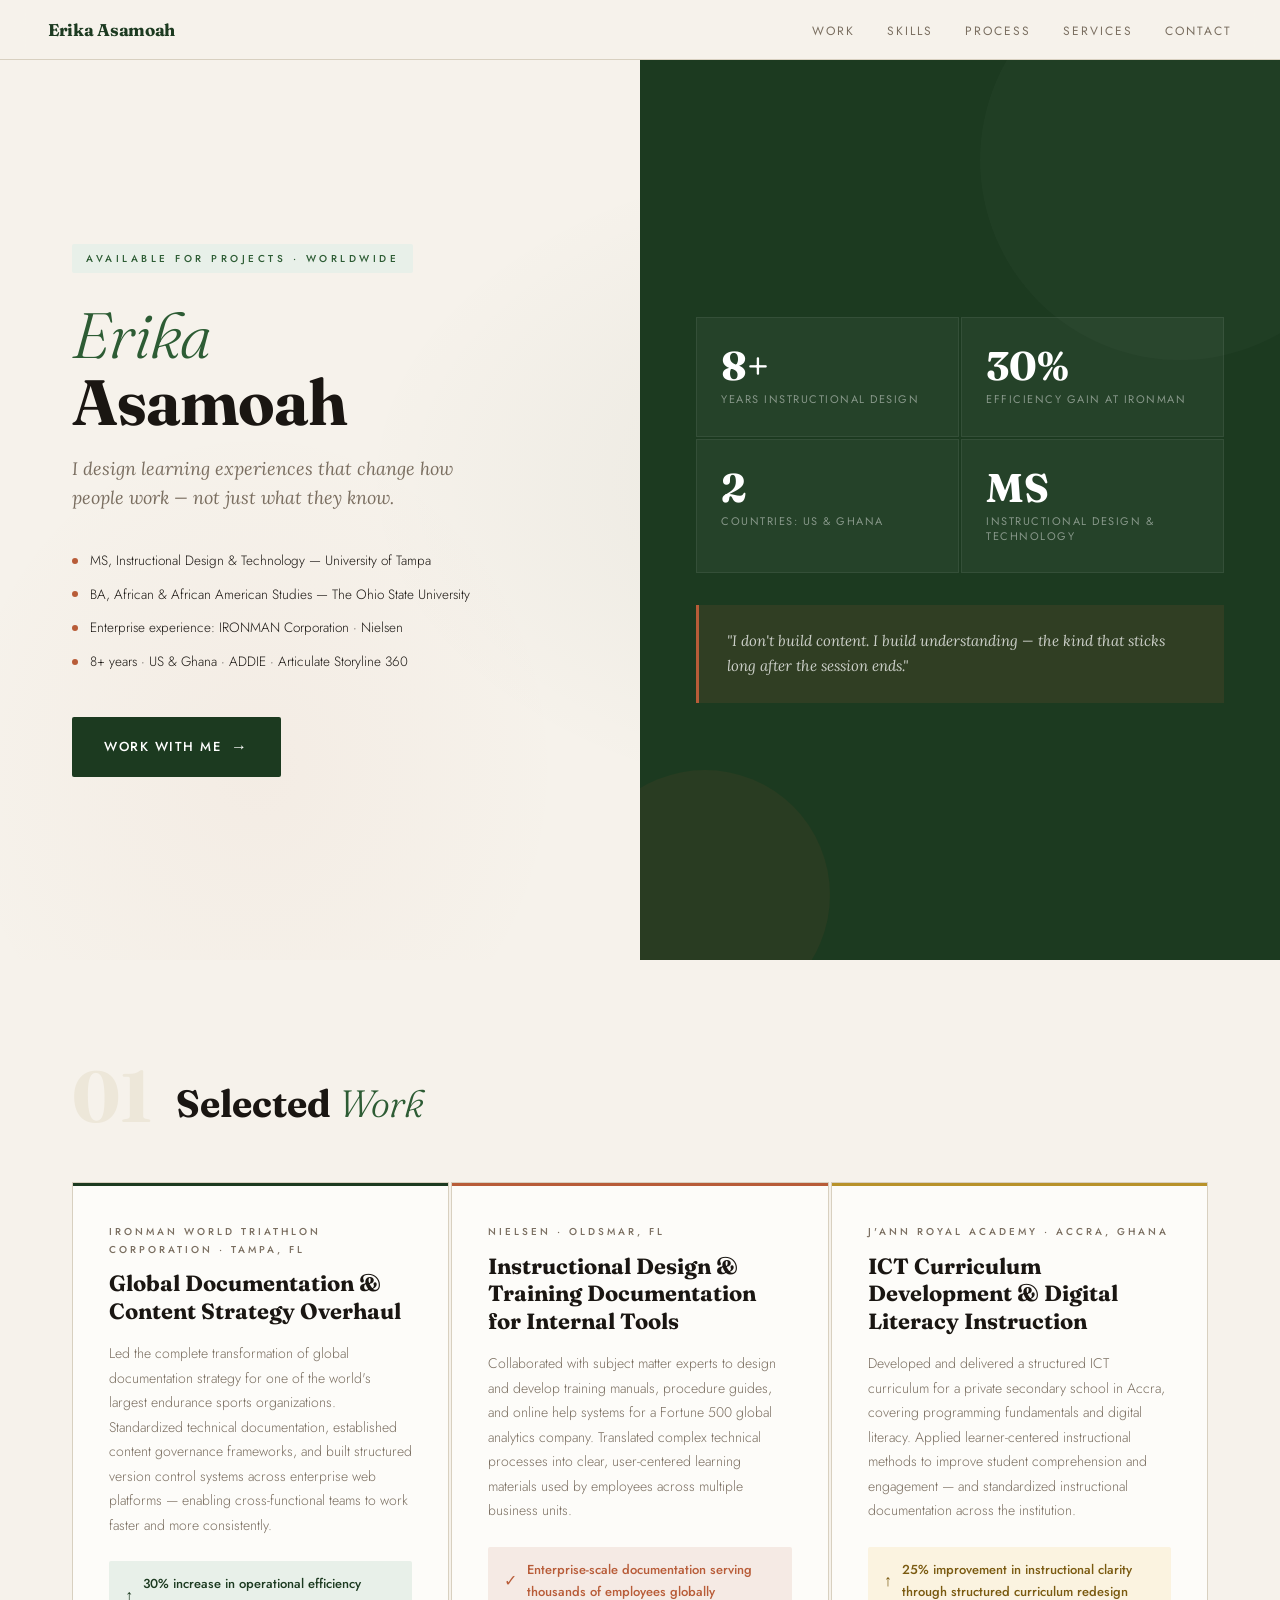
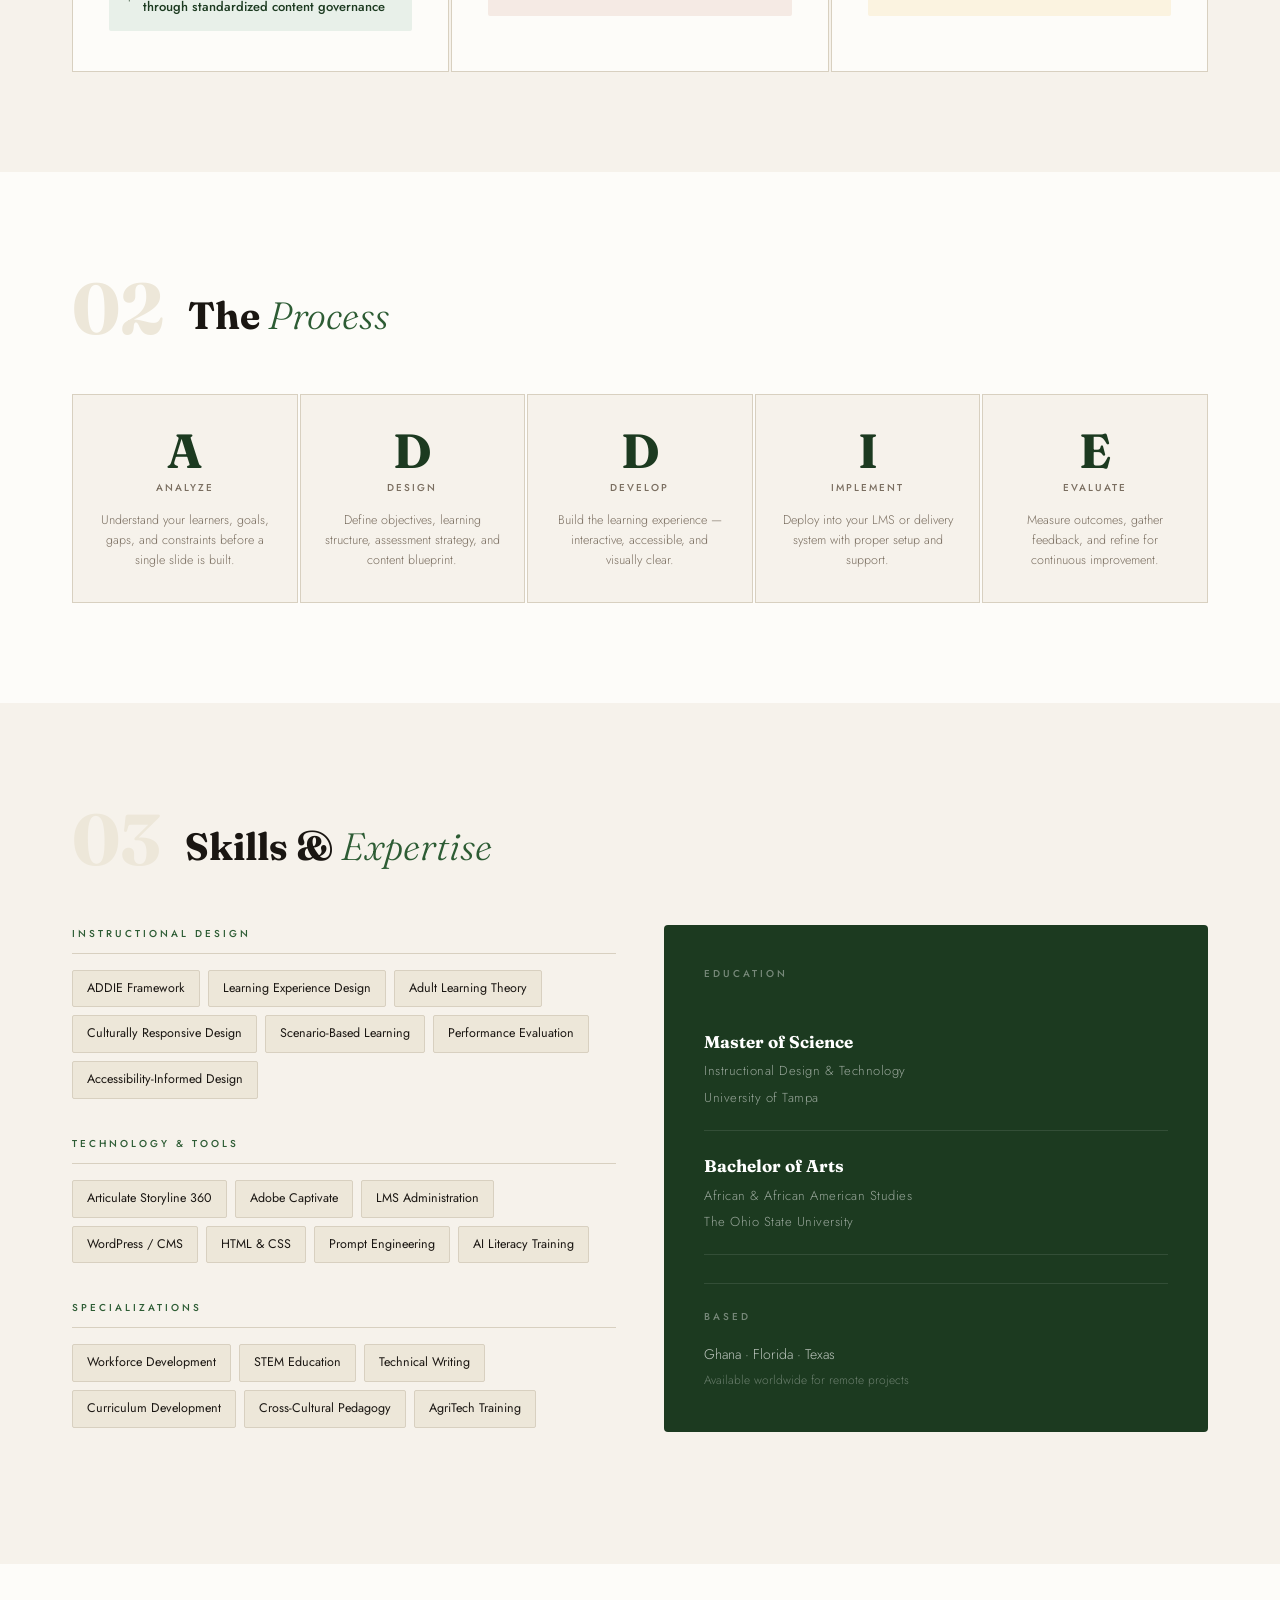
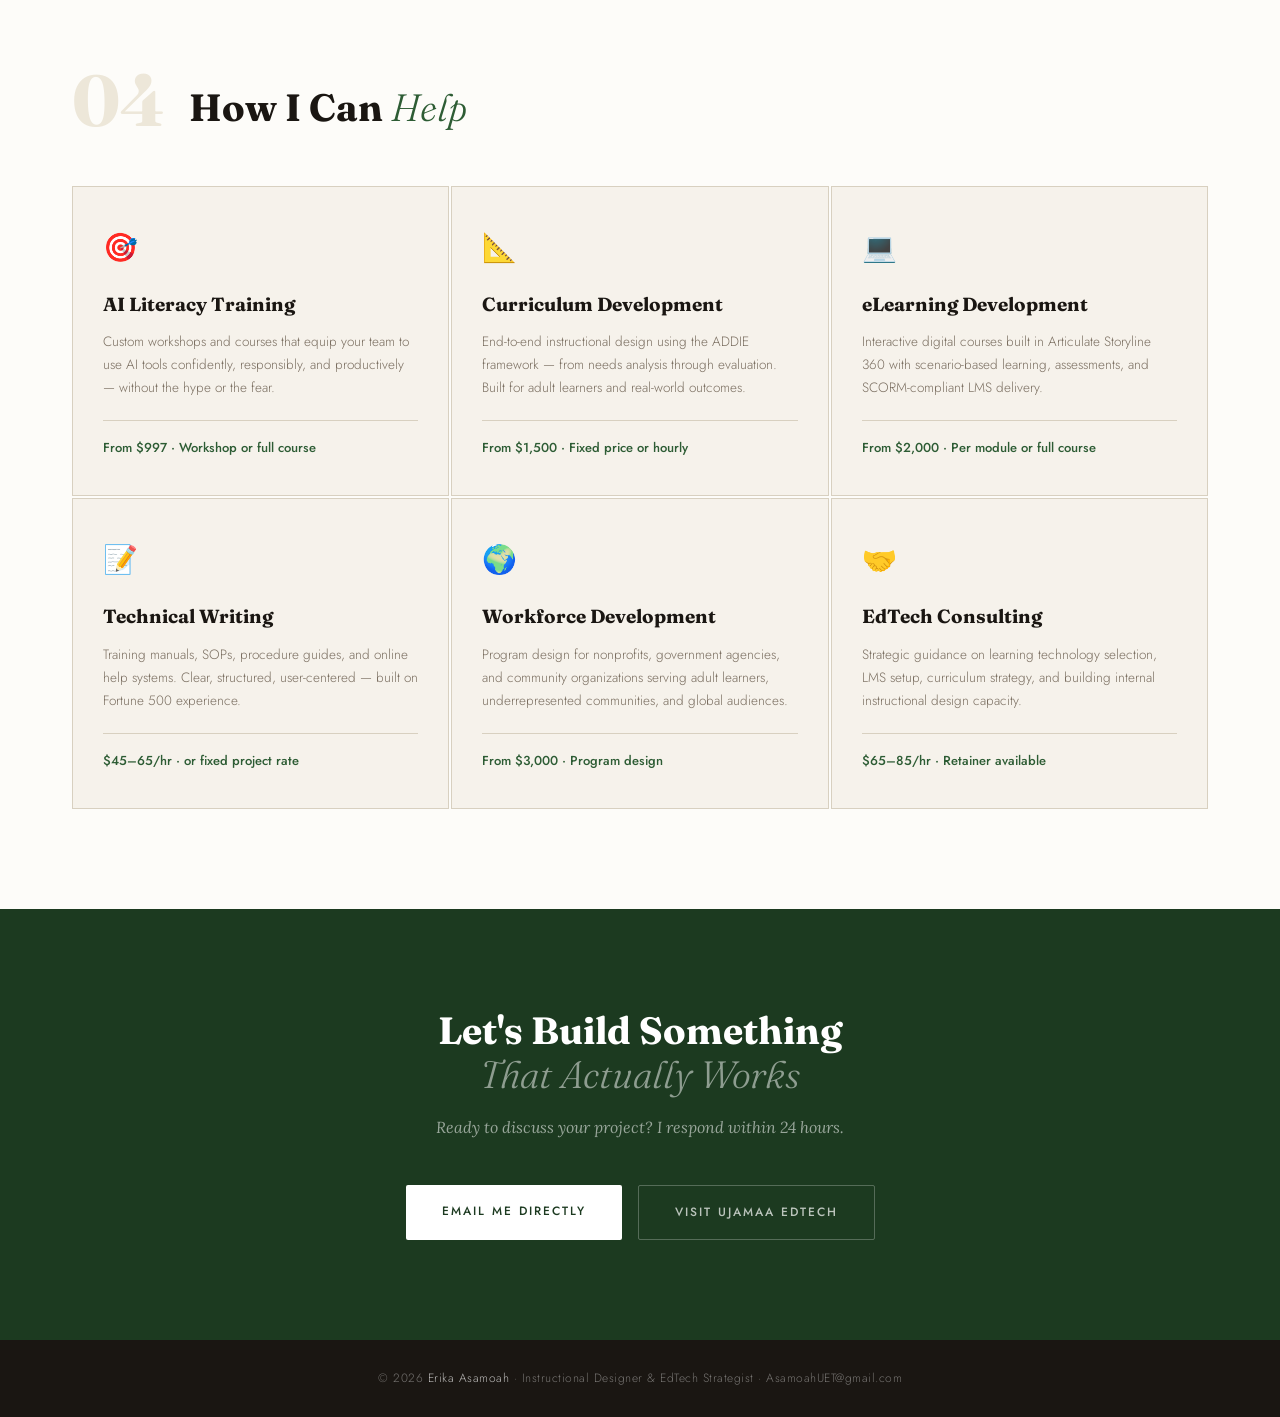
==== erika_portfolio.html @ a8de14f8 "Rename erika_portfolio to erika_portfolio.html" ====
<!DOCTYPE html>
<html lang="en">
<head>
<meta charset="UTF-8">
<meta name="viewport" content="width=device-width, initial-scale=1.0">
<title>Erika Asamoah — Instructional Designer & EdTech Strategist</title>
<link href="https://fonts.googleapis.com/css2?family=Fraunces:ital,opsz,wght@0,9..144,300;0,9..144,700;1,9..144,400&family=Lora:ital,wght@0,400;0,600;1,400&family=Jost:wght@300;400;500&display=swap" rel="stylesheet">
<style>
  :root {
    --ivory: #F6F2EB;
    --ivory-dark: #EDE7D9;
    --forest: #1C3A20;
    --forest-mid: #2D5C34;
    --forest-pale: #E8F0E9;
    --rust: #B85C38;
    --rust-pale: #F5EAE4;
    --ink: #1A1612;
    --muted: #7A6E60;
    --border: #D8D0C0;
    --white: #FDFCF9;
  }

  * { margin: 0; padding: 0; box-sizing: border-box; }

  html { scroll-behavior: smooth; }

  body {
    background: var(--ivory);
    color: var(--ink);
    font-family: 'Jost', sans-serif;
    font-weight: 300;
    line-height: 1.75;
  }

  /* ── ANIMATIONS ── */
  @keyframes fadeUp {
    from { opacity: 0; transform: translateY(24px); }
    to   { opacity: 1; transform: translateY(0); }
  }
  @keyframes fadeIn {
    from { opacity: 0; }
    to   { opacity: 1; }
  }
  @keyframes lineGrow {
    from { width: 0; }
    to   { width: 60px; }
  }

  .reveal {
    opacity: 0;
    transform: translateY(20px);
    transition: opacity 0.7s ease, transform 0.7s ease;
  }
  .reveal.visible {
    opacity: 1;
    transform: translateY(0);
  }

  /* ── NAV ── */
  nav {
    position: fixed;
    top: 0; left: 0; right: 0;
    z-index: 100;
    background: rgba(246,242,235,0.92);
    backdrop-filter: blur(12px);
    border-bottom: 1px solid var(--border);
    padding: 0 48px;
    display: flex;
    align-items: center;
    justify-content: space-between;
    height: 60px;
  }
  .nav-brand {
    font-family: 'Fraunces', serif;
    font-size: 17px;
    font-weight: 700;
    color: var(--forest);
    letter-spacing: -0.3px;
  }
  .nav-links {
    display: flex;
    gap: 32px;
    list-style: none;
  }
  .nav-links a {
    font-size: 12px;
    font-weight: 400;
    letter-spacing: 2px;
    text-transform: uppercase;
    color: var(--muted);
    text-decoration: none;
    transition: color 0.2s;
  }
  .nav-links a:hover { color: var(--forest); }

  /* ── HERO ── */
  .hero {
    min-height: 100vh;
    display: grid;
    grid-template-columns: 1fr 1fr;
    align-items: center;
    padding-top: 60px;
    overflow: hidden;
    position: relative;
  }

  .hero-bg {
    position: absolute;
    inset: 0;
    background:
      radial-gradient(ellipse 60% 50% at 70% 50%, rgba(28,58,32,0.06) 0%, transparent 70%),
      radial-gradient(ellipse 40% 60% at 20% 80%, rgba(184,92,56,0.04) 0%, transparent 60%);
    pointer-events: none;
  }

  .hero-left {
    padding: 80px 56px 80px 72px;
    animation: fadeUp 1s ease 0.2s both;
  }

  .hero-tag {
    display: inline-block;
    font-size: 10px;
    font-weight: 500;
    letter-spacing: 3.5px;
    text-transform: uppercase;
    color: var(--forest-mid);
    background: var(--forest-pale);
    padding: 6px 14px;
    border-radius: 2px;
    margin-bottom: 28px;
  }

  h1 {
    font-family: 'Fraunces', serif;
    font-size: clamp(42px, 5vw, 68px);
    font-weight: 700;
    line-height: 1.05;
    color: var(--ink);
    margin-bottom: 8px;
    letter-spacing: -1px;
  }
  h1 .italic-name {
    font-style: italic;
    font-weight: 300;
    color: var(--forest-mid);
  }

  .hero-tagline {
    font-family: 'Lora', serif;
    font-size: 18px;
    color: var(--muted);
    font-style: italic;
    margin: 20px 0 36px;
    max-width: 420px;
    line-height: 1.6;
  }

  .hero-credentials {
    display: flex;
    flex-direction: column;
    gap: 10px;
    margin-bottom: 44px;
  }
  .cred-item {
    display: flex;
    align-items: center;
    gap: 12px;
    font-size: 13.5px;
    color: var(--ink);
  }
  .cred-dot {
    width: 6px; height: 6px;
    background: var(--rust);
    border-radius: 50%;
    flex-shrink: 0;
  }

  .hero-cta {
    display: inline-flex;
    align-items: center;
    gap: 10px;
    background: var(--forest);
    color: #fff;
    text-decoration: none;
    font-size: 13px;
    font-weight: 500;
    letter-spacing: 1.5px;
    text-transform: uppercase;
    padding: 16px 32px;
    border-radius: 2px;
    transition: background 0.2s, transform 0.2s;
  }
  .hero-cta:hover {
    background: var(--forest-mid);
    transform: translateY(-2px);
  }
  .hero-cta-arrow { font-size: 16px; transition: transform 0.2s; }
  .hero-cta:hover .hero-cta-arrow { transform: translateX(4px); }

  .hero-right {
    background: var(--forest);
    height: 100vh;
    display: flex;
    flex-direction: column;
    justify-content: center;
    padding: 80px 56px;
    animation: fadeIn 1.2s ease 0.5s both;
    position: relative;
    overflow: hidden;
  }
  .hero-right::before {
    content: '';
    position: absolute;
    top: -100px; right: -100px;
    width: 400px; height: 400px;
    border-radius: 50%;
    background: rgba(255,255,255,0.02);
  }
  .hero-right::after {
    content: '';
    position: absolute;
    bottom: -60px; left: -60px;
    width: 250px; height: 250px;
    border-radius: 50%;
    background: rgba(184,92,56,0.08);
  }

  .stat-grid {
    display: grid;
    grid-template-columns: 1fr 1fr;
    gap: 2px;
    position: relative;
    z-index: 1;
  }
  .stat-box {
    background: rgba(255,255,255,0.04);
    padding: 28px 24px;
    border: 1px solid rgba(255,255,255,0.07);
    transition: background 0.3s;
  }
  .stat-box:hover { background: rgba(255,255,255,0.07); }
  .stat-number {
    font-family: 'Fraunces', serif;
    font-size: 40px;
    font-weight: 700;
    color: #fff;
    line-height: 1;
    margin-bottom: 6px;
  }
  .stat-label {
    font-size: 11px;
    font-weight: 400;
    letter-spacing: 1.5px;
    text-transform: uppercase;
    color: rgba(255,255,255,0.45);
    line-height: 1.4;
  }

  .hero-quote {
    margin-top: 32px;
    padding: 24px 28px;
    background: rgba(184,92,56,0.12);
    border-left: 3px solid var(--rust);
    position: relative;
    z-index: 1;
  }
  .hero-quote p {
    font-family: 'Lora', serif;
    font-style: italic;
    font-size: 15px;
    color: rgba(255,255,255,0.75);
    line-height: 1.65;
  }

  /* ── SECTIONS ── */
  section { padding: 100px 72px; }
  section:nth-child(even) { background: var(--white); }

  .section-header {
    display: flex;
    align-items: flex-end;
    gap: 24px;
    margin-bottom: 56px;
  }
  .section-num {
    font-family: 'Fraunces', serif;
    font-size: 72px;
    font-weight: 700;
    color: var(--ivory-dark);
    line-height: 1;
    margin-bottom: -6px;
  }
  h2 {
    font-family: 'Fraunces', serif;
    font-size: clamp(26px, 3vw, 38px);
    font-weight: 700;
    color: var(--ink);
    line-height: 1.15;
  }
  h2 em { color: var(--forest-mid); font-style: italic; font-weight: 300; }

  /* ── CASE STUDIES ── */
  .case-grid {
    display: grid;
    grid-template-columns: repeat(auto-fit, minmax(300px, 1fr));
    gap: 2px;
  }
  .case-card {
    background: var(--white);
    padding: 40px 36px;
    border: 1px solid var(--border);
    position: relative;
    overflow: hidden;
    transition: transform 0.3s, box-shadow 0.3s;
  }
  section:nth-child(even) .case-card { background: var(--ivory); }
  .case-card:hover {
    transform: translateY(-4px);
    box-shadow: 0 16px 48px rgba(28,58,32,0.1);
  }
  .case-card::before {
    content: '';
    position: absolute;
    top: 0; left: 0; right: 0;
    height: 3px;
  }
  .case-card.forest::before { background: var(--forest); }
  .case-card.rust::before { background: var(--rust); }
  .case-card.gold::before { background: #B8922A; }

  .case-company {
    font-size: 10px;
    font-weight: 500;
    letter-spacing: 3px;
    text-transform: uppercase;
    color: var(--muted);
    margin-bottom: 12px;
  }
  .case-title {
    font-family: 'Fraunces', serif;
    font-size: 22px;
    font-weight: 700;
    color: var(--ink);
    line-height: 1.25;
    margin-bottom: 16px;
  }
  .case-body {
    font-size: 14px;
    color: var(--muted);
    line-height: 1.75;
    margin-bottom: 24px;
  }
  .case-result {
    display: flex;
    align-items: center;
    gap: 10px;
    padding: 12px 16px;
    border-radius: 2px;
    font-size: 13px;
    font-weight: 500;
  }
  .case-result.forest { background: var(--forest-pale); color: var(--forest); }
  .case-result.rust { background: var(--rust-pale); color: var(--rust); }
  .case-result.gold { background: #FBF3E0; color: #7A5A10; }
  .result-icon { font-size: 16px; }

  /* ── SKILLS ── */
  .skills-layout {
    display: grid;
    grid-template-columns: 1fr 1fr;
    gap: 48px;
    align-items: start;
  }
  .skill-group { margin-bottom: 36px; }
  .skill-group-title {
    font-size: 10px;
    font-weight: 500;
    letter-spacing: 3px;
    text-transform: uppercase;
    color: var(--forest-mid);
    margin-bottom: 16px;
    padding-bottom: 10px;
    border-bottom: 1px solid var(--border);
  }
  .skill-list {
    display: flex;
    flex-wrap: wrap;
    gap: 8px;
  }
  .skill-pill {
    background: var(--ivory-dark);
    color: var(--ink);
    font-size: 12.5px;
    font-weight: 400;
    padding: 7px 14px;
    border-radius: 2px;
    border: 1px solid var(--border);
    transition: background 0.2s, color 0.2s;
  }
  .skill-pill:hover {
    background: var(--forest);
    color: #fff;
    border-color: var(--forest);
  }

  .education-card {
    background: var(--forest);
    color: #fff;
    padding: 40px;
    border-radius: 4px;
  }
  .edu-item {
    padding: 20px 0;
    border-bottom: 1px solid rgba(255,255,255,0.1);
  }
  .edu-item:last-child { border-bottom: none; padding-bottom: 0; }
  .edu-degree {
    font-family: 'Fraunces', serif;
    font-size: 17px;
    font-weight: 700;
    color: #fff;
    margin-bottom: 4px;
  }
  .edu-school {
    font-size: 13px;
    color: rgba(255,255,255,0.55);
    letter-spacing: 0.5px;
  }

  /* ── METHODOLOGY ── */
  .method-steps {
    display: grid;
    grid-template-columns: repeat(5, 1fr);
    gap: 2px;
  }
  .method-step {
    background: var(--white);
    border: 1px solid var(--border);
    padding: 32px 24px;
    text-align: center;
    position: relative;
    transition: background 0.3s;
  }
  section:nth-child(even) .method-step { background: var(--ivory); }
  .method-step:hover { background: var(--forest); }
  .method-step:hover .method-letter,
  .method-step:hover .method-word,
  .method-step:hover .method-desc { color: rgba(255,255,255,0.9); }
  .method-letter {
    font-family: 'Fraunces', serif;
    font-size: 48px;
    font-weight: 700;
    color: var(--forest);
    line-height: 1;
    margin-bottom: 4px;
    transition: color 0.3s;
  }
  .method-word {
    font-size: 10px;
    font-weight: 500;
    letter-spacing: 2px;
    text-transform: uppercase;
    color: var(--muted);
    margin-bottom: 14px;
    transition: color 0.3s;
  }
  .method-desc {
    font-size: 12.5px;
    color: var(--muted);
    line-height: 1.6;
    transition: color 0.3s;
  }

  /* ── SERVICES ── */
  .services-grid {
    display: grid;
    grid-template-columns: repeat(3, 1fr);
    gap: 2px;
  }
  .service-card {
    background: var(--white);
    border: 1px solid var(--border);
    padding: 36px 30px;
    transition: transform 0.3s;
  }
  section:nth-child(even) .service-card { background: var(--ivory); }
  .service-card:hover { transform: translateY(-3px); }
  .service-icon {
    font-size: 28px;
    margin-bottom: 16px;
  }
  .service-title {
    font-family: 'Fraunces', serif;
    font-size: 19px;
    font-weight: 700;
    color: var(--ink);
    margin-bottom: 10px;
  }
  .service-desc {
    font-size: 13.5px;
    color: var(--muted);
    line-height: 1.7;
    margin-bottom: 20px;
  }
  .service-price {
    font-size: 13px;
    font-weight: 500;
    color: var(--forest-mid);
    border-top: 1px solid var(--border);
    padding-top: 16px;
  }

  /* ── CTA ── */
  .cta-section {
    background: var(--forest) !important;
    text-align: center;
    padding: 100px 72px;
  }
  .cta-section h2 {
    color: #fff;
    margin-bottom: 16px;
  }
  .cta-section h2 em { color: rgba(255,255,255,0.5); }
  .cta-sub {
    color: rgba(255,255,255,0.55);
    font-size: 16px;
    max-width: 500px;
    margin: 0 auto 44px;
    font-family: 'Lora', serif;
    font-style: italic;
  }
  .cta-links {
    display: flex;
    gap: 16px;
    justify-content: center;
    flex-wrap: wrap;
  }
  .cta-btn {
    display: inline-block;
    text-decoration: none;
    font-size: 12px;
    font-weight: 500;
    letter-spacing: 2px;
    text-transform: uppercase;
    padding: 16px 36px;
    border-radius: 2px;
    transition: all 0.2s;
  }
  .cta-btn.primary {
    background: #fff;
    color: var(--forest);
  }
  .cta-btn.primary:hover {
    background: var(--ivory);
    transform: translateY(-2px);
  }
  .cta-btn.secondary {
    background: transparent;
    color: rgba(255,255,255,0.7);
    border: 1px solid rgba(255,255,255,0.25);
  }
  .cta-btn.secondary:hover {
    border-color: rgba(255,255,255,0.6);
    color: #fff;
  }

  /* ── FOOTER ── */
  footer {
    background: var(--ink);
    color: rgba(255,255,255,0.4);
    font-size: 12px;
    text-align: center;
    padding: 28px;
    letter-spacing: 0.5px;
  }
  footer span { color: rgba(255,255,255,0.7); }

  /* ── RESPONSIVE ── */
  @media (max-width: 900px) {
    .hero { grid-template-columns: 1fr; }
    .hero-right { height: auto; padding: 60px 40px; }
    .hero-left { padding: 80px 40px 60px; }
    .method-steps { grid-template-columns: repeat(3, 1fr); }
    .services-grid { grid-template-columns: 1fr 1fr; }
    .skills-layout { grid-template-columns: 1fr; }
    section { padding: 72px 40px; }
    nav { padding: 0 24px; }
    .nav-links { gap: 20px; }
  }
  @media (max-width: 600px) {
    .method-steps { grid-template-columns: 1fr 1fr; }
    .services-grid { grid-template-columns: 1fr; }
    section { padding: 60px 24px; }
    .stat-grid { grid-template-columns: 1fr 1fr; }
  }
</style>
</head>
<body>

<!-- NAV -->
<nav>
  <div class="nav-brand">Erika Asamoah</div>
  <ul class="nav-links">
    <li><a href="#work">Work</a></li>
    <li><a href="#skills">Skills</a></li>
    <li><a href="#process">Process</a></li>
    <li><a href="#services">Services</a></li>
    <li><a href="#contact">Contact</a></li>
  </ul>
</nav>

<!-- HERO -->
<div class="hero">
  <div class="hero-bg"></div>
  <div class="hero-left">
    <div class="hero-tag">Available for Projects · Worldwide</div>
    <h1>
      <span class="italic-name">Erika</span><br>Asamoah
    </h1>
    <p class="hero-tagline">
      I design learning experiences that change how people work — not just what they know.
    </p>
    <div class="hero-credentials">
      <div class="cred-item"><span class="cred-dot"></span>MS, Instructional Design & Technology — University of Tampa</div>
      <div class="cred-item"><span class="cred-dot"></span>BA, African & African American Studies — The Ohio State University</div>
      <div class="cred-item"><span class="cred-dot"></span>Enterprise experience: IRONMAN Corporation · Nielsen</div>
      <div class="cred-item"><span class="cred-dot"></span>8+ years · US & Ghana · ADDIE · Articulate Storyline 360</div>
    </div>
    <a href="mailto:AsamoahUET@gmail.com" class="hero-cta">
      Work With Me <span class="hero-cta-arrow">→</span>
    </a>
  </div>

  <div class="hero-right">
    <div class="stat-grid">
      <div class="stat-box">
        <div class="stat-number">8+</div>
        <div class="stat-label">Years Instructional Design</div>
      </div>
      <div class="stat-box">
        <div class="stat-number">30%</div>
        <div class="stat-label">Efficiency Gain at IRONMAN</div>
      </div>
      <div class="stat-box">
        <div class="stat-number">2</div>
        <div class="stat-label">Countries: US & Ghana</div>
      </div>
      <div class="stat-box">
        <div class="stat-number">MS</div>
        <div class="stat-label">Instructional Design & Technology</div>
      </div>
    </div>
    <div class="hero-quote">
      <p>"I don't build content. I build understanding — the kind that sticks long after the session ends."</p>
    </div>
  </div>
</div>

<!-- CASE STUDIES -->
<section id="work">
  <div class="section-header reveal">
    <div class="section-num">01</div>
    <h2>Selected <em>Work</em></h2>
  </div>
  <div class="case-grid">

    <div class="case-card forest reveal">
      <div class="case-company">IRONMAN World Triathlon Corporation · Tampa, FL</div>
      <div class="case-title">Global Documentation & Content Strategy Overhaul</div>
      <div class="case-body">
        Led the complete transformation of global documentation strategy for one of the world's largest endurance sports organizations. Standardized technical documentation, established content governance frameworks, and built structured version control systems across enterprise web platforms — enabling cross-functional teams to work faster and more consistently.
      </div>
      <div class="case-result forest">
        <span class="result-icon">↑</span>
        30% increase in operational efficiency through standardized content governance
      </div>
    </div>

    <div class="case-card rust reveal">
      <div class="case-company">Nielsen · Oldsmar, FL</div>
      <div class="case-title">Instructional Design & Training Documentation for Internal Tools</div>
      <div class="case-body">
        Collaborated with subject matter experts to design and develop training manuals, procedure guides, and online help systems for a Fortune 500 global analytics company. Translated complex technical processes into clear, user-centered learning materials used by employees across multiple business units.
      </div>
      <div class="case-result rust">
        <span class="result-icon">✓</span>
        Enterprise-scale documentation serving thousands of employees globally
      </div>
    </div>

    <div class="case-card gold reveal">
      <div class="case-company">J'Ann Royal Academy · Accra, Ghana</div>
      <div class="case-title">ICT Curriculum Development & Digital Literacy Instruction</div>
      <div class="case-body">
        Developed and delivered a structured ICT curriculum for a private secondary school in Accra, covering programming fundamentals and digital literacy. Applied learner-centered instructional methods to improve student comprehension and engagement — and standardized instructional documentation across the institution.
      </div>
      <div class="case-result gold">
        <span class="result-icon">↑</span>
        25% improvement in instructional clarity through structured curriculum redesign
      </div>
    </div>

  </div>
</section>

<!-- METHODOLOGY -->
<section id="process">
  <div class="section-header reveal">
    <div class="section-num">02</div>
    <h2>The <em>Process</em></h2>
  </div>
  <div class="method-steps">
    <div class="method-step reveal">
      <div class="method-letter">A</div>
      <div class="method-word">Analyze</div>
      <div class="method-desc">Understand your learners, goals, gaps, and constraints before a single slide is built.</div>
    </div>
    <div class="method-step reveal">
      <div class="method-letter">D</div>
      <div class="method-word">Design</div>
      <div class="method-desc">Define objectives, learning structure, assessment strategy, and content blueprint.</div>
    </div>
    <div class="method-step reveal">
      <div class="method-letter">D</div>
      <div class="method-word">Develop</div>
      <div class="method-desc">Build the learning experience — interactive, accessible, and visually clear.</div>
    </div>
    <div class="method-step reveal">
      <div class="method-letter">I</div>
      <div class="method-word">Implement</div>
      <div class="method-desc">Deploy into your LMS or delivery system with proper setup and support.</div>
    </div>
    <div class="method-step reveal">
      <div class="method-letter">E</div>
      <div class="method-word">Evaluate</div>
      <div class="method-desc">Measure outcomes, gather feedback, and refine for continuous improvement.</div>
    </div>
  </div>
</section>

<!-- SKILLS -->
<section id="skills">
  <div class="section-header reveal">
    <div class="section-num">03</div>
    <h2>Skills & <em>Expertise</em></h2>
  </div>
  <div class="skills-layout">
    <div>
      <div class="skill-group reveal">
        <div class="skill-group-title">Instructional Design</div>
        <div class="skill-list">
          <span class="skill-pill">ADDIE Framework</span>
          <span class="skill-pill">Learning Experience Design</span>
          <span class="skill-pill">Adult Learning Theory</span>
          <span class="skill-pill">Culturally Responsive Design</span>
          <span class="skill-pill">Scenario-Based Learning</span>
          <span class="skill-pill">Performance Evaluation</span>
          <span class="skill-pill">Accessibility-Informed Design</span>
        </div>
      </div>
      <div class="skill-group reveal">
        <div class="skill-group-title">Technology & Tools</div>
        <div class="skill-list">
          <span class="skill-pill">Articulate Storyline 360</span>
          <span class="skill-pill">Adobe Captivate</span>
          <span class="skill-pill">LMS Administration</span>
          <span class="skill-pill">WordPress / CMS</span>
          <span class="skill-pill">HTML & CSS</span>
          <span class="skill-pill">Prompt Engineering</span>
          <span class="skill-pill">AI Literacy Training</span>
        </div>
      </div>
      <div class="skill-group reveal">
        <div class="skill-group-title">Specializations</div>
        <div class="skill-list">
          <span class="skill-pill">Workforce Development</span>
          <span class="skill-pill">STEM Education</span>
          <span class="skill-pill">Technical Writing</span>
          <span class="skill-pill">Curriculum Development</span>
          <span class="skill-pill">Cross-Cultural Pedagogy</span>
          <span class="skill-pill">AgriTech Training</span>
        </div>
      </div>
    </div>
    <div class="reveal">
      <div class="education-card">
        <div style="font-size:10px; font-weight:500; letter-spacing:3px; text-transform:uppercase; color:rgba(255,255,255,0.4); margin-bottom:24px;">Education</div>
        <div class="edu-item">
          <div class="edu-degree">Master of Science</div>
          <div class="edu-school">Instructional Design & Technology</div>
          <div class="edu-school" style="margin-top:4px;">University of Tampa</div>
        </div>
        <div class="edu-item">
          <div class="edu-degree">Bachelor of Arts</div>
          <div class="edu-school">African & African American Studies</div>
          <div class="edu-school" style="margin-top:4px;">The Ohio State University</div>
        </div>
        <div style="margin-top:28px; padding-top:24px; border-top:1px solid rgba(255,255,255,0.1);">
          <div style="font-size:10px; font-weight:500; letter-spacing:3px; text-transform:uppercase; color:rgba(255,255,255,0.4); margin-bottom:16px;">Based</div>
          <div style="font-size:14px; color:rgba(255,255,255,0.7); line-height:1.8;">
            Ghana · Florida · Texas<br>
            <span style="font-size:12px; color:rgba(255,255,255,0.35);">Available worldwide for remote projects</span>
          </div>
        </div>
      </div>
    </div>
  </div>
</section>

<!-- SERVICES -->
<section id="services">
  <div class="section-header reveal">
    <div class="section-num">04</div>
    <h2>How I Can <em>Help</em></h2>
  </div>
  <div class="services-grid">
    <div class="service-card reveal">
      <div class="service-icon">🎯</div>
      <div class="service-title">AI Literacy Training</div>
      <div class="service-desc">Custom workshops and courses that equip your team to use AI tools confidently, responsibly, and productively — without the hype or the fear.</div>
      <div class="service-price">From $997 · Workshop or full course</div>
    </div>
    <div class="service-card reveal">
      <div class="service-icon">📐</div>
      <div class="service-title">Curriculum Development</div>
      <div class="service-desc">End-to-end instructional design using the ADDIE framework — from needs analysis through evaluation. Built for adult learners and real-world outcomes.</div>
      <div class="service-price">From $1,500 · Fixed price or hourly</div>
    </div>
    <div class="service-card reveal">
      <div class="service-icon">💻</div>
      <div class="service-title">eLearning Development</div>
      <div class="service-desc">Interactive digital courses built in Articulate Storyline 360 with scenario-based learning, assessments, and SCORM-compliant LMS delivery.</div>
      <div class="service-price">From $2,000 · Per module or full course</div>
    </div>
    <div class="service-card reveal">
      <div class="service-icon">📝</div>
      <div class="service-title">Technical Writing</div>
      <div class="service-desc">Training manuals, SOPs, procedure guides, and online help systems. Clear, structured, user-centered — built on Fortune 500 experience.</div>
      <div class="service-price">$45–65/hr · or fixed project rate</div>
    </div>
    <div class="service-card reveal">
      <div class="service-icon">🌍</div>
      <div class="service-title">Workforce Development</div>
      <div class="service-desc">Program design for nonprofits, government agencies, and community organizations serving adult learners, underrepresented communities, and global audiences.</div>
      <div class="service-price">From $3,000 · Program design</div>
    </div>
    <div class="service-card reveal">
      <div class="service-icon">🤝</div>
      <div class="service-title">EdTech Consulting</div>
      <div class="service-desc">Strategic guidance on learning technology selection, LMS setup, curriculum strategy, and building internal instructional design capacity.</div>
      <div class="service-price">$65–85/hr · Retainer available</div>
    </div>
  </div>
</section>

<!-- CTA -->
<section class="cta-section" id="contact">
  <h2 class="reveal">Let's Build Something<br><em>That Actually Works</em></h2>
  <p class="cta-sub reveal">Ready to discuss your project? I respond within 24 hours.</p>
  <div class="cta-links reveal">
    <a href="mailto:AsamoahUET@gmail.com" class="cta-btn primary">Email Me Directly</a>
    <a href="https://ujamaaedtech.github.io" target="_blank" class="cta-btn secondary">Visit Ujamaa EdTech</a>
  </div>
</section>

<footer>
  © 2026 <span>Erika Asamoah</span> · Instructional Designer & EdTech Strategist · AsamoahUET@gmail.com
</footer>

<script>
  // Scroll reveal
  const observer = new IntersectionObserver((entries) => {
    entries.forEach((entry, i) => {
      if (entry.isIntersecting) {
        setTimeout(() => {
          entry.target.classList.add('visible');
        }, 80);
        observer.unobserve(entry.target);
      }
    });
  }, { threshold: 0.1, rootMargin: '0px 0px -40px 0px' });

  document.querySelectorAll('.reveal').forEach(el => observer.observe(el));

  // Stagger siblings
  document.querySelectorAll('.case-grid, .method-steps, .services-grid, .stat-grid').forEach(grid => {
    grid.querySelectorAll('.reveal').forEach((el, i) => {
      el.style.transitionDelay = `${i * 80}ms`;
    });
  });
</script>

</body>
</html>
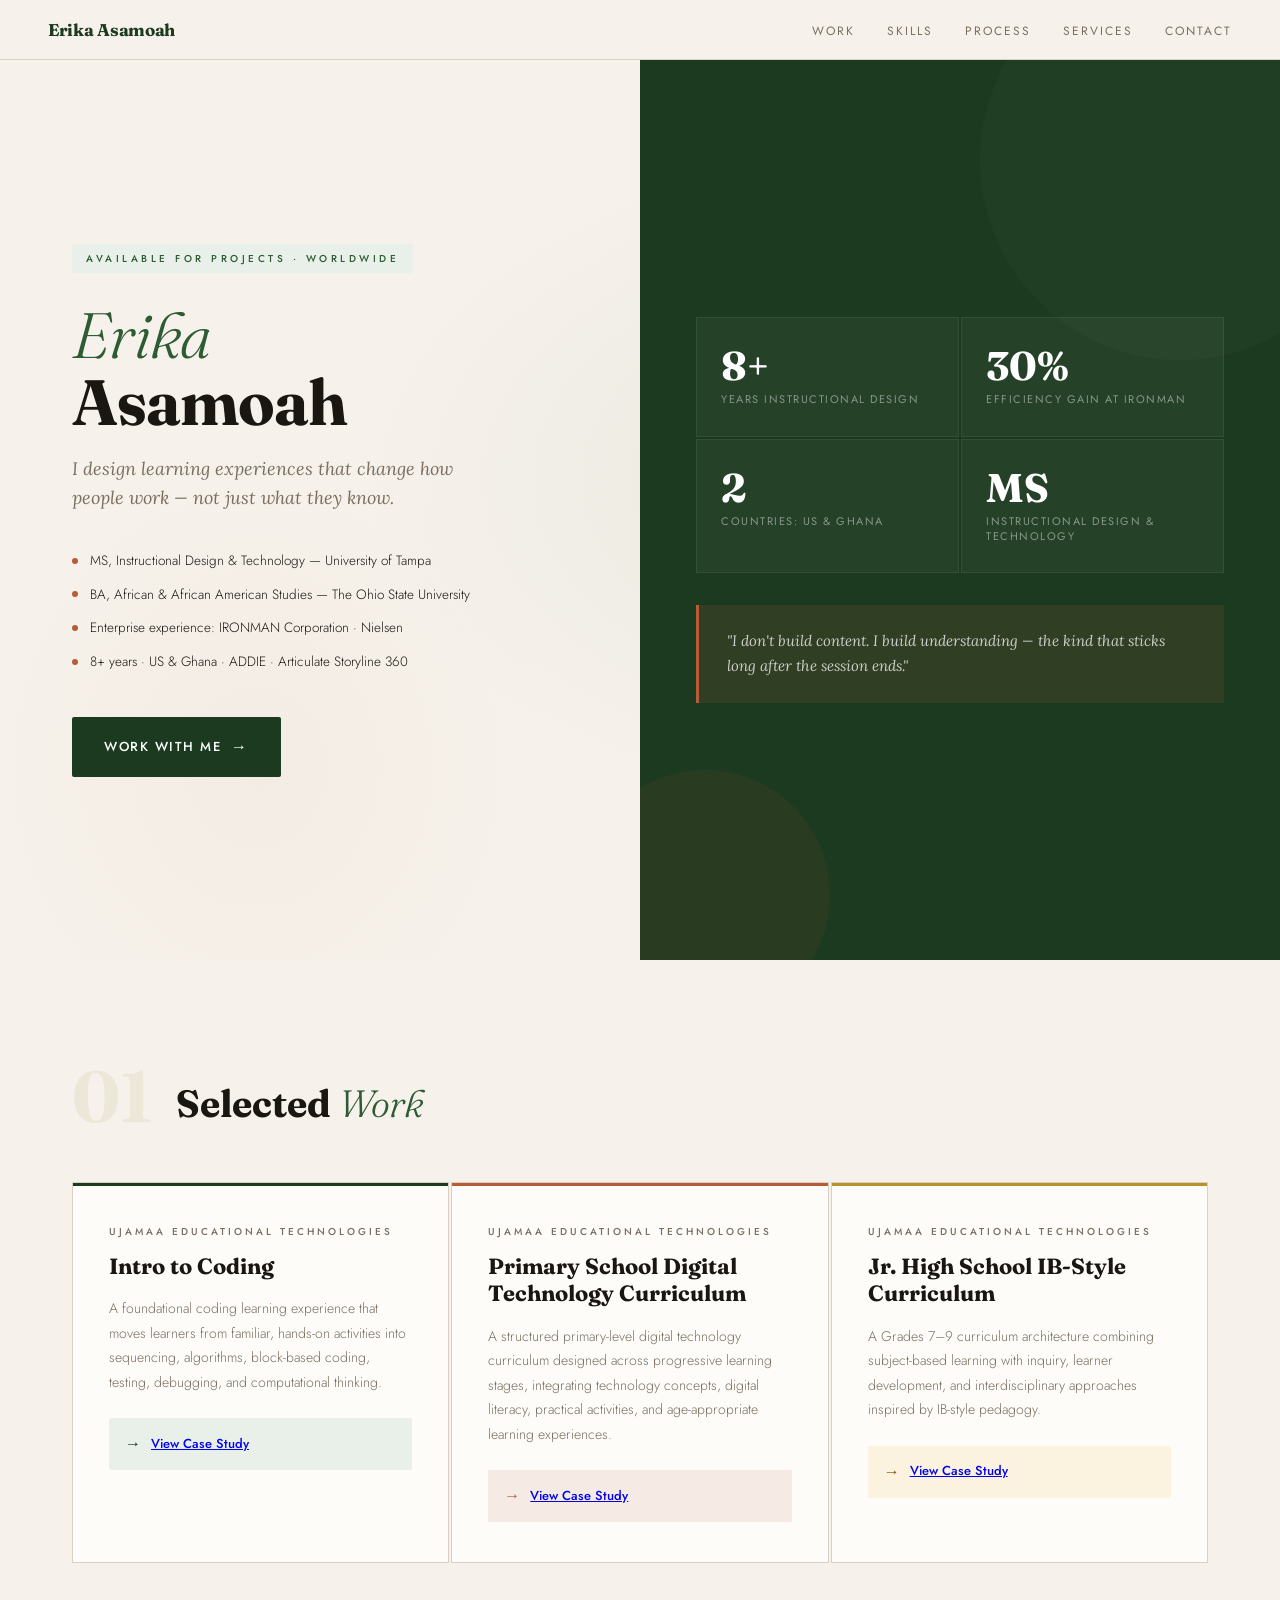
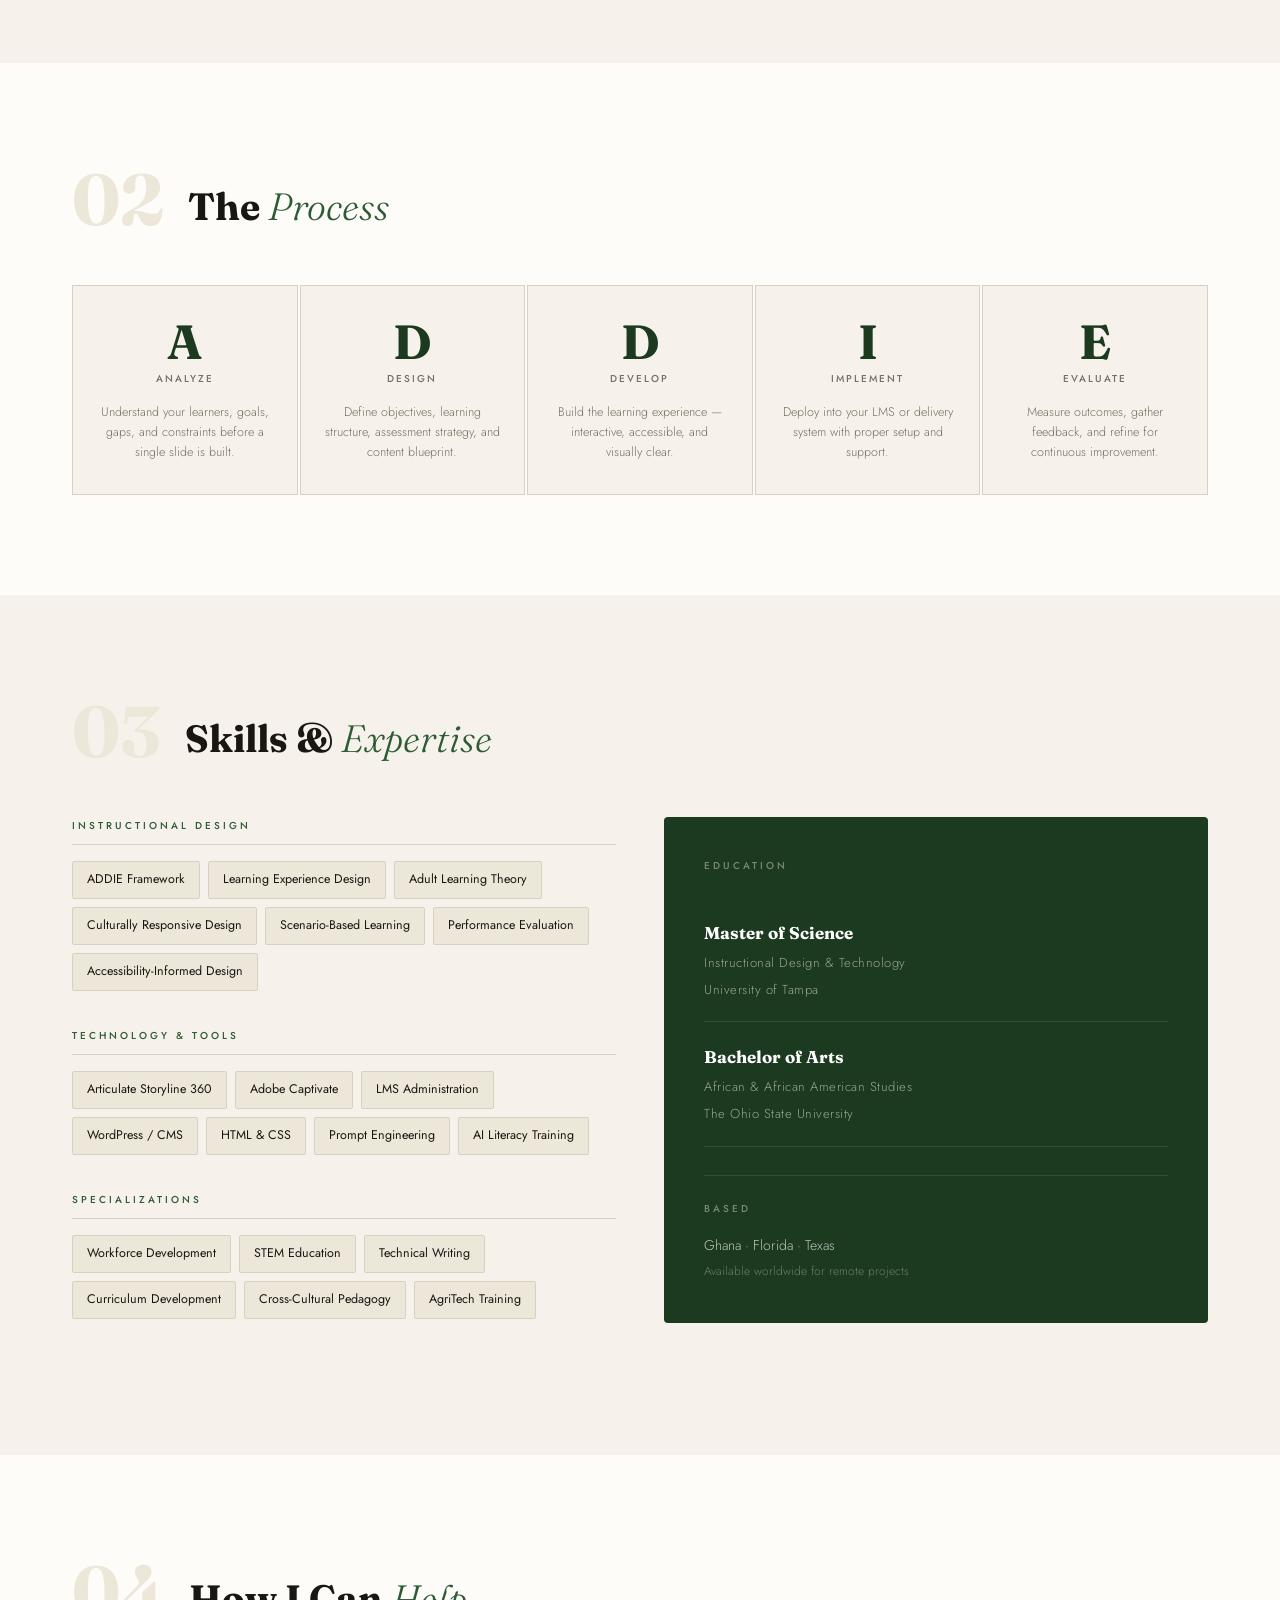
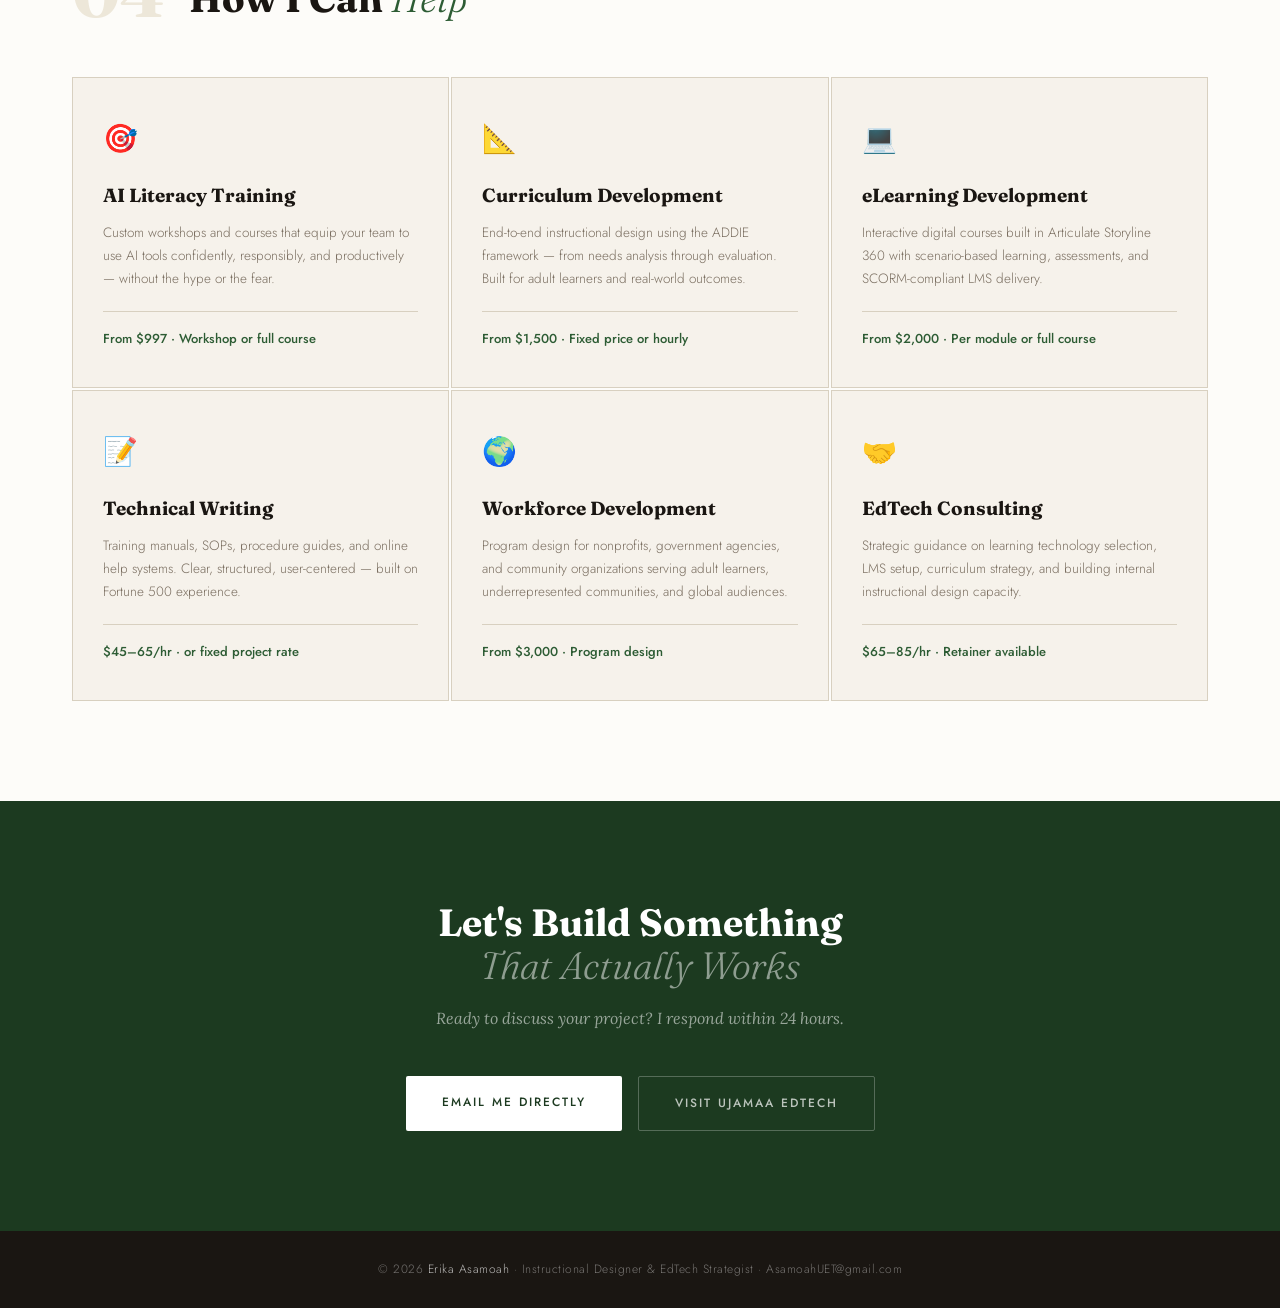
==== commit 6cf62e1a: "Update case studies in erika_portfolio.html" ====
--- a/erika_portfolio.html
+++ b/erika_portfolio.html
@@ -664,41 +664,42 @@
     <h2>Selected <em>Work</em></h2>
   </div>
   <div class="case-grid">
-
     <div class="case-card forest reveal">
-      <div class="case-company">IRONMAN World Triathlon Corporation · Tampa, FL</div>
-      <div class="case-title">Global Documentation & Content Strategy Overhaul</div>
+      <div class="case-company">Ujamaa Educational Technologies</div>
+      <div class="case-title">Intro to Coding</div>
       <div class="case-body">
-        Led the complete transformation of global documentation strategy for one of the world's largest endurance sports organizations. Standardized technical documentation, established content governance frameworks, and built structured version control systems across enterprise web platforms — enabling cross-functional teams to work faster and more consistently.
+        A foundational coding learning experience that moves learners from familiar, hands-on activities into sequencing, algorithms, block-based coding, testing, debugging, and computational thinking.
       </div>
       <div class="case-result forest">
-        <span class="result-icon">↑</span>
-        30% increase in operational efficiency through standardized content governance
+        <span class="result-icon">→</span>
+        <a href="intro-to-coding.html">View Case Study</a>
       </div>
     </div>
 
     <div class="case-card rust reveal">
-      <div class="case-company">Nielsen · Oldsmar, FL</div>
-      <div class="case-title">Instructional Design & Training Documentation for Internal Tools</div>
+      <div class="case-company">Ujamaa Educational Technologies</div>
+      <div class="case-title">Primary School Digital Technology Curriculum</div>
       <div class="case-body">
-        Collaborated with subject matter experts to design and develop training manuals, procedure guides, and online help systems for a Fortune 500 global analytics company. Translated complex technical processes into clear, user-centered learning materials used by employees across multiple business units.
+        A structured primary-level digital technology curriculum designed across progressive learning stages, integrating technology concepts, digital literacy, practical activities, and age-appropriate learning experiences.
       </div>
       <div class="case-result rust">
-        <span class="result-icon">✓</span>
-        Enterprise-scale documentation serving thousands of employees globally
+        <span class="result-icon">→</span>
+        <a href="primary-digital-technology.html">View Case Study</a>
       </div>
     </div>
 
     <div class="case-card gold reveal">
-      <div class="case-company">J'Ann Royal Academy · Accra, Ghana</div>
-      <div class="case-title">ICT Curriculum Development & Digital Literacy Instruction</div>
+      <div class="case-company">Ujamaa Educational Technologies</div>
+      <div class="case-title">Jr. High School IB-Style Curriculum</div>
       <div class="case-body">
-        Developed and delivered a structured ICT curriculum for a private secondary school in Accra, covering programming fundamentals and digital literacy. Applied learner-centered instructional methods to improve student comprehension and engagement — and standardized instructional documentation across the institution.
+        A Grades 7–9 curriculum architecture combining subject-based learning with inquiry, learner development, and interdisciplinary approaches inspired by IB-style pedagogy.
       </div>
       <div class="case-result gold">
-        <span class="result-icon">↑</span>
-        25% improvement in instructional clarity through structured curriculum redesign
-      </div>
+        <span class="result-icon">→</span>
+        <a href="junior-high-ib-style.html">View Case Study</a>
+      </div>
+    </div>
+    
     </div>
 
   </div>
